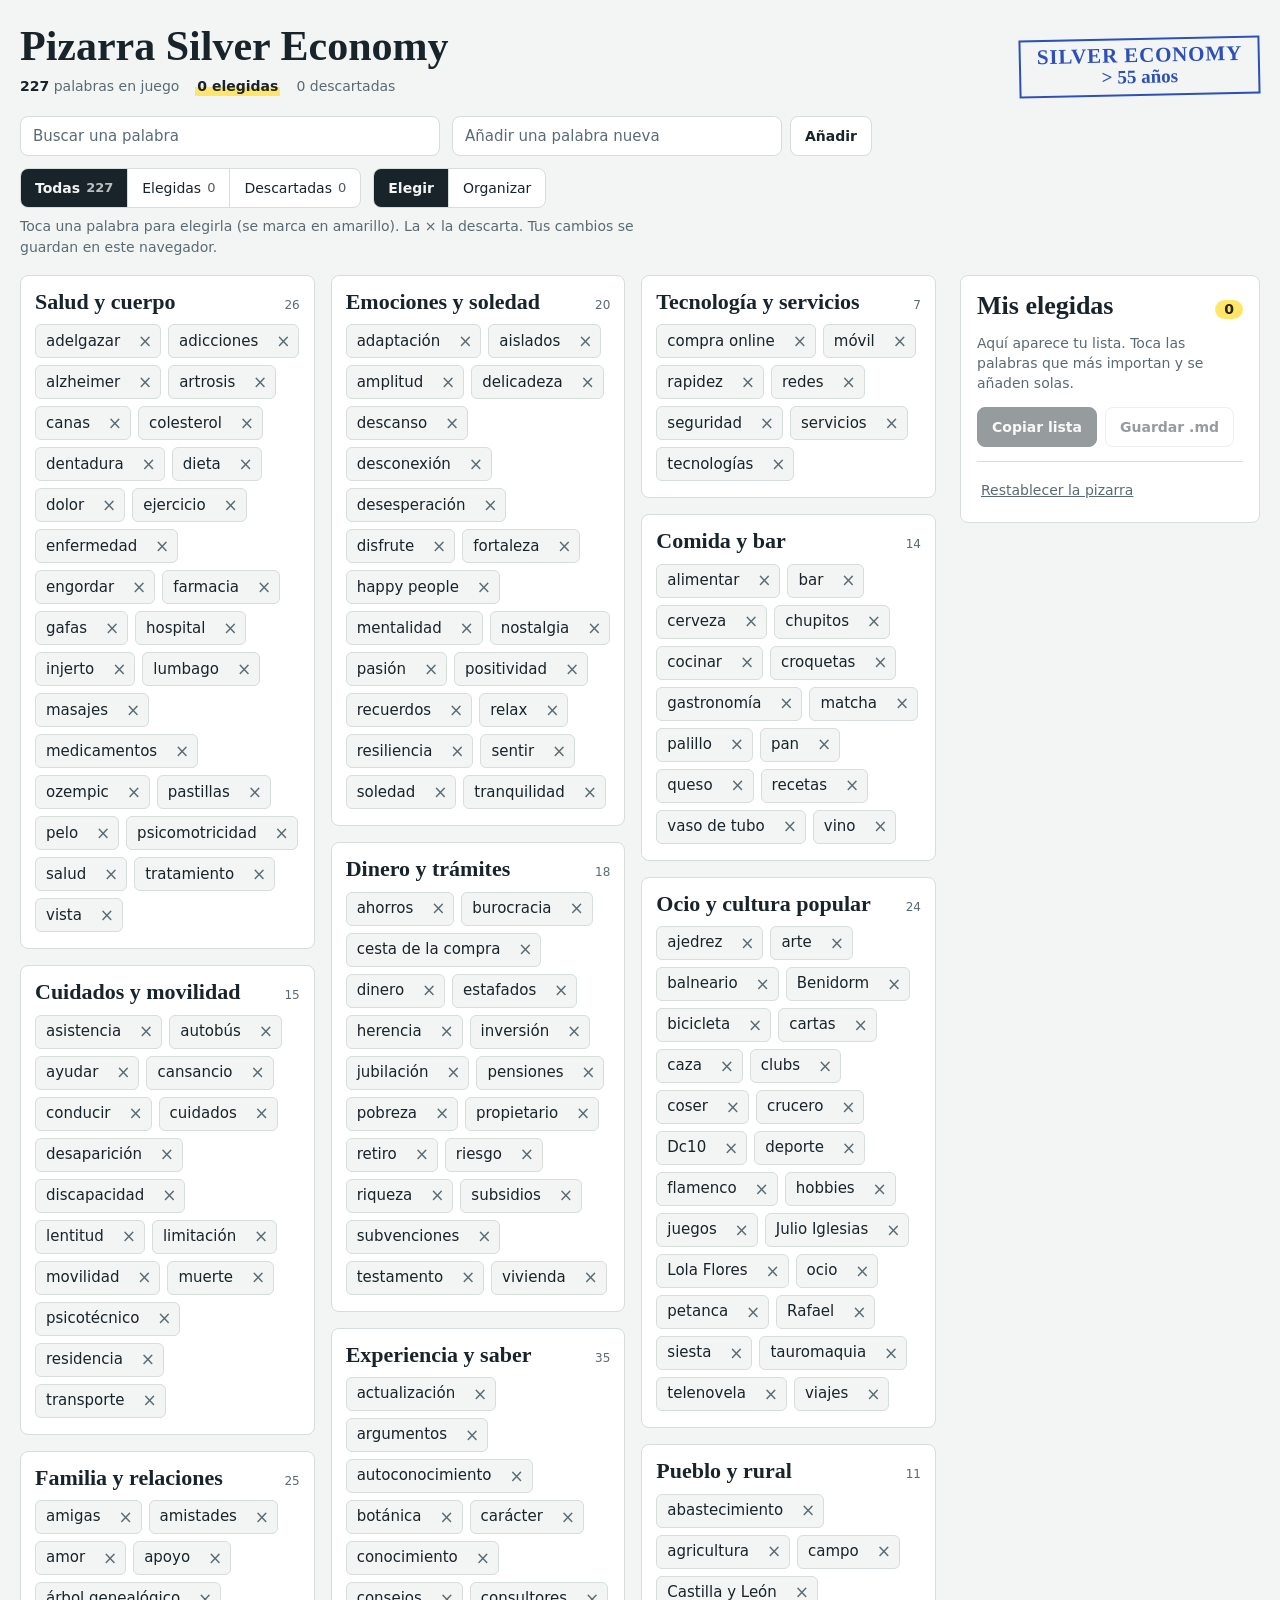
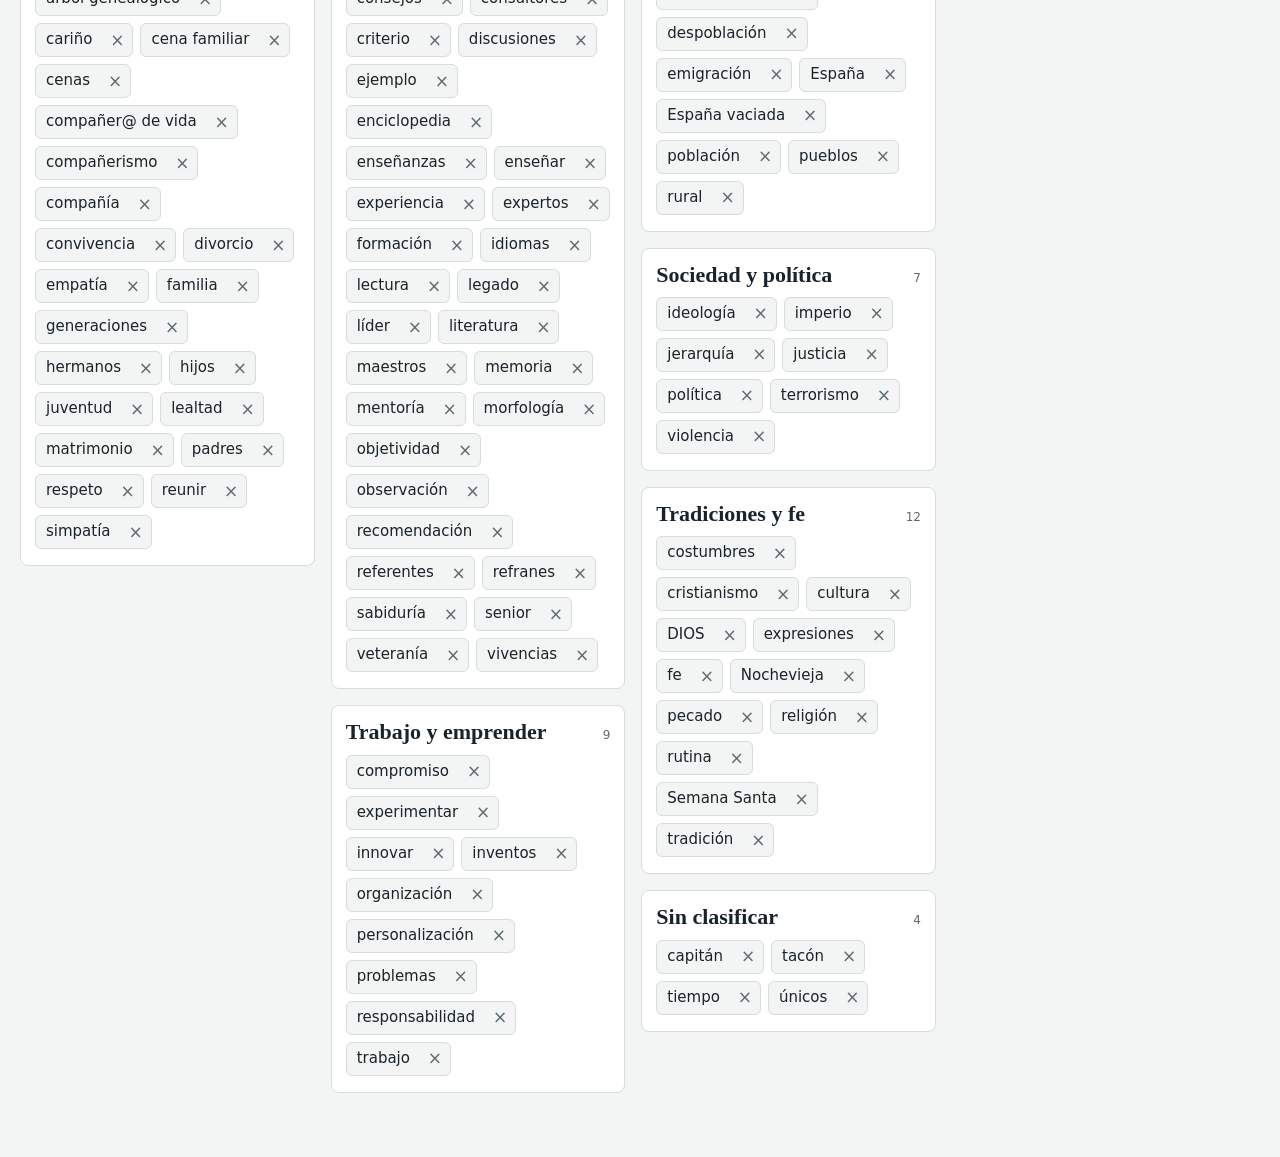
==== silver-economy/index.html @ f650e26e "Añade la pizarra Silver Economy Página estática en /silver-economy/ para elegir y descartar las pala" ====
<!doctype html>
<html lang="es">
<head>
<meta charset="utf-8">
<meta name="viewport" content="width=device-width, initial-scale=1, viewport-fit=cover">
<meta name="robots" content="noindex, nofollow">
<meta name="color-scheme" content="light dark">
<title>Pizarra Silver Economy</title>
<style>
/* Cabecera con el recuadro de la pizarra; debajo, tarjetas de grupo en columnas y a la derecha la lista de elegidas. */
:root {
  --bg: #F2F5F4;
  --surface: #FFFFFF;
  --chip: #F2F5F4;
  --line: #D6DDDB;
  --fg: #19232A;
  --muted: #5B6A72;
  --hl: #FFE66B;
  --hl-line: #E3C535;
  --hl-ink: #2A2300;
  --frame: #2D50B8;
  --danger: #B3261E;
  --font-display: "Segoe Print", "Bradley Hand", "Marker Felt", "Chalkboard SE", "Comic Sans MS", cursive;
  --font-body: system-ui, -apple-system, "Segoe UI", Roboto, "Helvetica Neue", Arial, sans-serif;
  color-scheme: light;
}
@media (prefers-color-scheme: dark) {
  :root {
    --bg: #12171B; --surface: #1A2127; --chip: #232B32; --line: #2F3A42;
    --fg: #E9EEF0; --muted: #9AA8B0; --hl: #F1D54A; --hl-line: #C9AE28; --hl-ink: #241E00;
    --frame: #7F9AF2; --danger: #F28B82;
    color-scheme: dark;
  }
}

* { box-sizing: border-box; }
html { background: var(--bg); }
body {
  margin: 0; background: var(--bg); color: var(--fg);
  font-family: var(--font-body); font-size: 15px; line-height: 1.45;
  padding-block: 24px 64px;
  padding-left: max(16px, env(safe-area-inset-left, 0px));
  padding-right: max(16px, env(safe-area-inset-right, 0px));
}
button, input, select, textarea { font: inherit; color: inherit; }
button { touch-action: manipulation; }
:focus-visible { outline: 2px solid var(--fg); outline-offset: 2px; }
.wrap { max-width: 1240px; margin: 0 auto; }

.head { display: flex; flex-wrap: wrap; align-items: flex-end; justify-content: space-between; gap: 16px 24px; margin-bottom: 20px; }
.head h1 { font-family: var(--font-display); font-weight: 700; font-size: 42px; line-height: 1.05; margin: 0 0 8px; text-wrap: balance; }
.stats { display: flex; flex-wrap: wrap; gap: 4px 16px; color: var(--muted); font-size: 14px; font-variant-numeric: tabular-nums; }
.stats b { color: var(--fg); font-weight: 600; }
.stats .hl-n { background: linear-gradient(transparent 55%, var(--hl) 55%); color: var(--fg); font-weight: 600; padding: 0 2px; }
.frame { border: 2px solid var(--frame); color: var(--frame); font-family: var(--font-display); font-weight: 700; padding: 4px 16px 6px; text-align: center; line-height: 1.1; transform: rotate(-1.2deg); }
.frame span { display: block; font-size: 21px; letter-spacing: .04em; }
.frame small { display: block; font-size: 19px; }

.controls { display: flex; flex-direction: column; gap: 12px; margin-bottom: 8px; }
.row { display: flex; flex-wrap: wrap; gap: 10px 12px; align-items: center; }
.field { display: flex; flex: 1 1 220px; min-width: 0; max-width: 420px; }
.field input, .addform input { flex: 1; min-width: 0; height: 40px; padding: 0 12px; background: var(--surface); border: 1px solid var(--line); border-radius: 8px; }
.field input::placeholder, .addform input::placeholder { color: var(--muted); }
.addform { display: flex; flex: 1 1 260px; gap: 8px; max-width: 420px; }
.btn { display: inline-flex; align-items: center; justify-content: center; gap: 6px; min-height: 40px; padding: 0 14px; background: var(--surface); border: 1px solid var(--line); border-radius: 8px; font-weight: 600; font-size: 14px; cursor: pointer; }
.btn:hover { border-color: var(--muted); }
.btn.primary { background: var(--fg); color: var(--bg); border-color: var(--fg); }
.btn.link { border: 0; background: none; min-height: 32px; padding: 0 4px; color: var(--muted); font-weight: 500; text-decoration: underline; }
.btn[disabled] { opacity: .45; cursor: default; }
.seg { display: inline-flex; border: 1px solid var(--line); border-radius: 8px; overflow: hidden; background: var(--surface); }
.seg button { min-height: 38px; padding: 0 14px; border: 0; background: none; font-size: 14px; font-weight: 500; cursor: pointer; display: inline-flex; align-items: center; gap: 6px; }
.seg button + button { border-left: 1px solid var(--line); }
.seg button[aria-pressed="true"] { background: var(--fg); color: var(--bg); font-weight: 600; }
.seg .n { font-variant-numeric: tabular-nums; opacity: .75; font-size: 13px; }
.hint { margin: 4px 0 18px; color: var(--muted); font-size: 14px; max-width: 72ch; }

.layout { display: grid; grid-template-columns: minmax(0, 1fr); gap: 24px; align-items: start; }
@media (min-width: 980px) { .layout { grid-template-columns: minmax(0, 1fr) 300px; } .picked { position: sticky; top: 16px; max-height: calc(100vh - 32px); overflow: auto; } }
.board { column-width: 290px; column-gap: 16px; }
.group { break-inside: avoid; margin: 0 0 16px; padding: 14px 14px 16px; background: var(--surface); border: 1px solid var(--line); border-radius: 8px; }
.group.over { outline: 2px dashed var(--fg); outline-offset: -2px; }
.group-head { display: flex; align-items: baseline; justify-content: space-between; gap: 8px; margin-bottom: 10px; }
.group-head h2 { margin: 0; font-family: var(--font-display); font-weight: 700; font-size: 22px; line-height: 1.1; text-wrap: balance; min-width: 0; }
.group-head .meta { flex: none; color: var(--muted); font-size: 12px; font-variant-numeric: tabular-nums; white-space: nowrap; }
.chips { display: flex; flex-wrap: wrap; gap: 7px; }

.chip { display: inline-flex; align-items: stretch; max-width: 100%; min-height: 34px; background: var(--chip); border: 1px solid var(--line); border-radius: 6px; }
.chip-main { display: inline-flex; align-items: center; min-width: 0; padding: 0 10px; border: 0; background: none; text-align: left; cursor: pointer; overflow-wrap: anywhere; }
.chip-x { width: 30px; border: 0; background: none; color: var(--muted); font-size: 17px; line-height: 1; cursor: pointer; border-radius: 0 5px 5px 0; }
.chip-x:hover { color: var(--danger); }
.chip.is-elegida { background: var(--hl); border-color: var(--hl-line); color: var(--hl-ink); font-weight: 600; }
.chip.is-elegida .chip-x { color: var(--hl-ink); opacity: .6; }
.chip.is-elegida .chip-x:hover { opacity: 1; }
.chip.is-descartada .chip-main { color: var(--muted); text-decoration: line-through; }
.chip.is-descartada .chip-x { font-size: 15px; }
.board[data-mode="organizar"] .chip-x { display: none; }
.board[data-mode="organizar"] .chip-main { cursor: grab; padding-right: 12px; }

.empty { padding: 28px 4px; color: var(--muted); max-width: 52ch; }
.empty strong { display: block; color: var(--fg); font-size: 17px; margin-bottom: 4px; }

.picked { padding: 16px; background: var(--surface); border: 1px solid var(--line); border-radius: 8px; }
.picked h2 { display: flex; align-items: baseline; justify-content: space-between; margin: 0 0 12px; font-family: var(--font-display); font-weight: 700; font-size: 26px; line-height: 1.1; }
.picked h2 .n { font-family: var(--font-body); font-size: 14px; font-weight: 600; font-variant-numeric: tabular-nums; background: var(--hl); color: var(--hl-ink); padding: 2px 9px; border-radius: 99px; }
.sel-group { margin-bottom: 12px; }
.sel-group h3 { margin: 0 0 4px; font-size: 11px; letter-spacing: .08em; text-transform: uppercase; color: var(--muted); font-weight: 600; }
.sel-group ul { list-style: none; margin: 0; padding: 0; display: flex; flex-direction: column; gap: 2px; }
.sel-group li { display: flex; align-items: center; justify-content: space-between; gap: 8px; }
.sel-group li span { background: linear-gradient(transparent 58%, var(--hl) 58%); padding: 0 2px; font-weight: 500; overflow-wrap: anywhere; }
.sel-group li button { flex: none; width: 28px; height: 28px; border: 0; background: none; color: var(--muted); cursor: pointer; font-size: 16px; }
.sel-group li button:hover { color: var(--danger); }
.picked .none { color: var(--muted); font-size: 14px; margin: 0 0 12px; }
.picked .actions { display: flex; flex-wrap: wrap; gap: 8px; margin-top: 14px; }
.picked .foot { margin-top: 14px; padding-top: 12px; border-top: 1px solid var(--line); color: var(--muted); font-size: 13px; }
.picked .foot p { margin: 0 0 6px; }
.picked textarea { width: 100%; height: 140px; margin-top: 10px; padding: 8px; background: var(--chip); border: 1px solid var(--line); border-radius: 6px; font-size: 13px; resize: vertical; }

.sheet { position: fixed; inset: 0; z-index: 20; display: grid; place-items: center; padding: 16px; background: rgba(8, 12, 14, .5); }
.sheet-card { width: min(420px, 100%); display: flex; flex-direction: column; gap: 6px; padding: 18px; background: var(--surface); border: 1px solid var(--line); border-radius: 10px; }
.sheet-card h3 { margin: 0 0 6px; font-family: var(--font-display); font-size: 24px; font-weight: 700; line-height: 1.1; }
.sheet-card label { font-size: 12px; font-weight: 600; letter-spacing: .06em; text-transform: uppercase; color: var(--muted); margin-top: 6px; }
.sheet-card input, .sheet-card select { height: 40px; padding: 0 10px; background: var(--chip); border: 1px solid var(--line); border-radius: 8px; }
.sheet-card .row { margin-top: 14px; }

.toast { position: fixed; left: 50%; transform: translateX(-50%); bottom: calc(16px + env(safe-area-inset-bottom, 0px)); z-index: 30; display: flex; align-items: center; gap: 14px; max-width: calc(100% - 32px); padding: 10px 14px; background: var(--fg); color: var(--bg); border-radius: 8px; font-size: 14px; }
.toast button { background: none; border: 0; color: var(--hl); font-weight: 700; cursor: pointer; padding: 4px; }
.toast button:focus-visible { outline-color: var(--bg); }
[hidden] { display: none !important; }
@media (prefers-reduced-motion: no-preference) { .toast { animation: up .18s ease-out; } @keyframes up { from { opacity: 0; transform: translate(-50%, 8px); } } }
@media (max-width: 520px) { .head h1 { font-size: 34px; } }
</style>
</head>
<body>
<div class="wrap">
  <header class="head">
    <div>
      <h1>Pizarra Silver Economy</h1>
      <div class="stats" id="stats" aria-live="polite"></div>
    </div>
    <div class="frame" aria-hidden="true"><span>SILVER ECONOMY</span><small>&gt; 55 años</small></div>
  </header>

  <section class="controls" aria-label="Controles">
    <div class="row">
      <div class="field"><input id="q" type="search" placeholder="Buscar una palabra" autocomplete="off" aria-label="Buscar una palabra"></div>
      <form class="addform" id="addform"><input id="add" type="text" maxlength="60" placeholder="Añadir una palabra nueva" autocomplete="off" aria-label="Añadir una palabra nueva"><button class="btn" type="submit">Añadir</button></form>
    </div>
    <div class="row">
      <div class="seg" role="group" aria-label="Qué palabras ver" id="views"></div>
      <div class="seg" role="group" aria-label="Qué hace tocar una palabra" id="modes">
        <button type="button" data-mode="elegir" aria-pressed="true">Elegir</button>
        <button type="button" data-mode="organizar" aria-pressed="false">Organizar</button>
      </div>
    </div>
  </section>
  <p class="hint" id="hint"></p>

  <div class="layout">
    <main class="board" id="board" data-mode="elegir"></main>
    <aside class="picked" id="picked" aria-label="Mis elegidas"></aside>
  </div>
</div>

<div class="sheet" id="sheet" hidden>
  <form class="sheet-card" id="sheet-form" role="dialog" aria-modal="true" aria-labelledby="sheet-title">
    <h3 id="sheet-title">Editar palabra</h3>
    <label for="ed-texto">Palabra</label>
    <input id="ed-texto" type="text" maxlength="60" required>
    <label for="ed-grupo">Grupo</label>
    <select id="ed-grupo"></select>
    <div id="ed-nuevo-wrap" hidden>
      <label for="ed-nuevo" style="display:block;margin-bottom:6px">Nombre del grupo nuevo</label>
      <input id="ed-nuevo" type="text" maxlength="40" style="width:100%">
    </div>
    <div class="row">
      <button class="btn primary" type="submit">Guardar</button>
      <button class="btn" type="button" id="ed-descartar">Descartar</button>
      <button class="btn" type="button" id="ed-cancelar">Cancelar</button>
    </div>
  </form>
</div>

<div class="toast" id="toast" role="status" hidden></div>

<script>
(function () {
  "use strict";
  /* Palabras de la pizarra: id -> [palabra, grupo]. El grupo vacío es "Sin clasificar". */
  var BASE = {"w001":["dentadura","Salud y cuerpo"],"w002":["gafas","Salud y cuerpo"],"w003":["vista","Salud y cuerpo"],"w004":["adelgazar","Salud y cuerpo"],"w005":["masajes","Salud y cuerpo"],"w006":["colesterol","Salud y cuerpo"],"w007":["medicamentos","Salud y cuerpo"],"w008":["pastillas","Salud y cuerpo"],"w009":["alzheimer","Salud y cuerpo"],"w010":["psicomotricidad","Salud y cuerpo"],"w011":["hospital","Salud y cuerpo"],"w012":["adicciones","Salud y cuerpo"],"w013":["farmacia","Salud y cuerpo"],"w014":["ozempic","Salud y cuerpo"],"w015":["dolor","Salud y cuerpo"],"w016":["lumbago","Salud y cuerpo"],"w017":["artrosis","Salud y cuerpo"],"w018":["enfermedad","Salud y cuerpo"],"w019":["tratamiento","Salud y cuerpo"],"w020":["dieta","Salud y cuerpo"],"w021":["ejercicio","Salud y cuerpo"],"w022":["engordar","Salud y cuerpo"],"w023":["salud","Salud y cuerpo"],"w024":["pelo","Salud y cuerpo"],"w025":["canas","Salud y cuerpo"],"w026":["injerto","Salud y cuerpo"],"w027":["cuidados","Cuidados y movilidad"],"w028":["asistencia","Cuidados y movilidad"],"w029":["residencia","Cuidados y movilidad"],"w030":["discapacidad","Cuidados y movilidad"],"w031":["conducir","Cuidados y movilidad"],"w032":["desaparición","Cuidados y movilidad"],"w033":["cansancio","Cuidados y movilidad"],"w034":["limitación","Cuidados y movilidad"],"w035":["lentitud","Cuidados y movilidad"],"w036":["muerte","Cuidados y movilidad"],"w037":["movilidad","Cuidados y movilidad"],"w038":["psicotécnico","Cuidados y movilidad"],"w039":["transporte","Cuidados y movilidad"],"w040":["autobús","Cuidados y movilidad"],"w041":["ayudar","Cuidados y movilidad"],"w042":["familia","Familia y relaciones"],"w043":["hijos","Familia y relaciones"],"w044":["hermanos","Familia y relaciones"],"w045":["padres","Familia y relaciones"],"w046":["matrimonio","Familia y relaciones"],"w047":["divorcio","Familia y relaciones"],"w048":["amor","Familia y relaciones"],"w049":["cariño","Familia y relaciones"],"w050":["amistades","Familia y relaciones"],"w051":["compañía","Familia y relaciones"],"w052":["compañerismo","Familia y relaciones"],"w053":["cena familiar","Familia y relaciones"],"w054":["árbol genealógico","Familia y relaciones"],"w055":["cenas","Familia y relaciones"],"w056":["juventud","Familia y relaciones"],"w057":["respeto","Familia y relaciones"],"w058":["lealtad","Familia y relaciones"],"w059":["empatía","Familia y relaciones"],"w060":["amigas","Familia y relaciones"],"w061":["convivencia","Familia y relaciones"],"w062":["generaciones","Familia y relaciones"],"w063":["apoyo","Familia y relaciones"],"w064":["simpatía","Familia y relaciones"],"w065":["reunir","Familia y relaciones"],"w066":["compañer@ de vida","Familia y relaciones"],"w067":["sentir","Emociones y soledad"],"w068":["delicadeza","Emociones y soledad"],"w069":["tranquilidad","Emociones y soledad"],"w070":["pasión","Emociones y soledad"],"w071":["disfrute","Emociones y soledad"],"w072":["descanso","Emociones y soledad"],"w073":["adaptación","Emociones y soledad"],"w074":["desesperación","Emociones y soledad"],"w075":["recuerdos","Emociones y soledad"],"w076":["mentalidad","Emociones y soledad"],"w077":["fortaleza","Emociones y soledad"],"w078":["happy people","Emociones y soledad"],"w079":["soledad","Emociones y soledad"],"w080":["aislados","Emociones y soledad"],"w081":["nostalgia","Emociones y soledad"],"w082":["desconexión","Emociones y soledad"],"w083":["relax","Emociones y soledad"],"w084":["positividad","Emociones y soledad"],"w085":["resiliencia","Emociones y soledad"],"w086":["amplitud","Emociones y soledad"],"w087":["pensiones","Dinero y trámites"],"w088":["subsidios","Dinero y trámites"],"w089":["pobreza","Dinero y trámites"],"w090":["burocracia","Dinero y trámites"],"w091":["propietario","Dinero y trámites"],"w092":["vivienda","Dinero y trámites"],"w093":["jubilación","Dinero y trámites"],"w094":["testamento","Dinero y trámites"],"w095":["cesta de la compra","Dinero y trámites"],"w096":["ahorros","Dinero y trámites"],"w097":["inversión","Dinero y trámites"],"w098":["subvenciones","Dinero y trámites"],"w099":["dinero","Dinero y trámites"],"w100":["riqueza","Dinero y trámites"],"w101":["estafados","Dinero y trámites"],"w102":["retiro","Dinero y trámites"],"w103":["riesgo","Dinero y trámites"],"w104":["herencia","Dinero y trámites"],"w105":["experiencia","Experiencia y saber"],"w106":["conocimiento","Experiencia y saber"],"w107":["sabiduría","Experiencia y saber"],"w108":["mentoría","Experiencia y saber"],"w109":["maestros","Experiencia y saber"],"w110":["enseñanzas","Experiencia y saber"],"w111":["enseñar","Experiencia y saber"],"w112":["consejos","Experiencia y saber"],"w113":["observación","Experiencia y saber"],"w114":["actualización","Experiencia y saber"],"w115":["idiomas","Experiencia y saber"],"w116":["lectura","Experiencia y saber"],"w117":["referentes","Experiencia y saber"],"w118":["expertos","Experiencia y saber"],"w119":["consultores","Experiencia y saber"],"w120":["líder","Experiencia y saber"],"w121":["formación","Experiencia y saber"],"w122":["memoria","Experiencia y saber"],"w123":["enciclopedia","Experiencia y saber"],"w124":["literatura","Experiencia y saber"],"w125":["refranes","Experiencia y saber"],"w126":["recomendación","Experiencia y saber"],"w127":["ejemplo","Experiencia y saber"],"w128":["veteranía","Experiencia y saber"],"w129":["criterio","Experiencia y saber"],"w130":["objetividad","Experiencia y saber"],"w131":["argumentos","Experiencia y saber"],"w132":["discusiones","Experiencia y saber"],"w133":["botánica","Experiencia y saber"],"w134":["morfología","Experiencia y saber"],"w135":["autoconocimiento","Experiencia y saber"],"w136":["senior","Experiencia y saber"],"w137":["legado","Experiencia y saber"],"w138":["vivencias","Experiencia y saber"],"w139":["carácter","Experiencia y saber"],"w140":["personalización","Trabajo y emprender"],"w141":["trabajo","Trabajo y emprender"],"w142":["compromiso","Trabajo y emprender"],"w143":["responsabilidad","Trabajo y emprender"],"w144":["organización","Trabajo y emprender"],"w145":["innovar","Trabajo y emprender"],"w146":["inventos","Trabajo y emprender"],"w147":["experimentar","Trabajo y emprender"],"w148":["problemas","Trabajo y emprender"],"w149":["tecnologías","Tecnología y servicios"],"w150":["compra online","Tecnología y servicios"],"w151":["servicios","Tecnología y servicios"],"w152":["rapidez","Tecnología y servicios"],"w153":["móvil","Tecnología y servicios"],"w154":["redes","Tecnología y servicios"],"w155":["seguridad","Tecnología y servicios"],"w156":["cerveza","Comida y bar"],"w157":["chupitos","Comida y bar"],"w158":["palillo","Comida y bar"],"w159":["queso","Comida y bar"],"w160":["matcha","Comida y bar"],"w161":["croquetas","Comida y bar"],"w162":["vino","Comida y bar"],"w163":["cocinar","Comida y bar"],"w164":["gastronomía","Comida y bar"],"w165":["vaso de tubo","Comida y bar"],"w166":["recetas","Comida y bar"],"w167":["pan","Comida y bar"],"w168":["alimentar","Comida y bar"],"w169":["bar","Comida y bar"],"w170":["Julio Iglesias","Ocio y cultura popular"],"w171":["Rafael","Ocio y cultura popular"],"w172":["crucero","Ocio y cultura popular"],"w173":["clubs","Ocio y cultura popular"],"w174":["ajedrez","Ocio y cultura popular"],"w175":["juegos","Ocio y cultura popular"],"w176":["bicicleta","Ocio y cultura popular"],"w177":["hobbies","Ocio y cultura popular"],"w178":["ocio","Ocio y cultura popular"],"w179":["Benidorm","Ocio y cultura popular"],"w180":["Dc10","Ocio y cultura popular"],"w181":["deporte","Ocio y cultura popular"],"w182":["tauromaquia","Ocio y cultura popular"],"w183":["flamenco","Ocio y cultura popular"],"w184":["Lola Flores","Ocio y cultura popular"],"w185":["telenovela","Ocio y cultura popular"],"w186":["siesta","Ocio y cultura popular"],"w187":["viajes","Ocio y cultura popular"],"w188":["petanca","Ocio y cultura popular"],"w189":["caza","Ocio y cultura popular"],"w190":["coser","Ocio y cultura popular"],"w191":["cartas","Ocio y cultura popular"],"w192":["arte","Ocio y cultura popular"],"w193":["balneario","Ocio y cultura popular"],"w194":["agricultura","Pueblo y rural"],"w195":["pueblos","Pueblo y rural"],"w196":["campo","Pueblo y rural"],"w197":["rural","Pueblo y rural"],"w198":["España","Pueblo y rural"],"w199":["España vaciada","Pueblo y rural"],"w200":["despoblación","Pueblo y rural"],"w201":["emigración","Pueblo y rural"],"w202":["población","Pueblo y rural"],"w203":["Castilla y León","Pueblo y rural"],"w204":["abastecimiento","Pueblo y rural"],"w205":["política","Sociedad y política"],"w206":["justicia","Sociedad y política"],"w207":["ideología","Sociedad y política"],"w208":["terrorismo","Sociedad y política"],"w209":["jerarquía","Sociedad y política"],"w210":["violencia","Sociedad y política"],"w211":["imperio","Sociedad y política"],"w212":["DIOS","Tradiciones y fe"],"w213":["tradición","Tradiciones y fe"],"w214":["costumbres","Tradiciones y fe"],"w215":["cultura","Tradiciones y fe"],"w216":["Semana Santa","Tradiciones y fe"],"w217":["rutina","Tradiciones y fe"],"w218":["expresiones","Tradiciones y fe"],"w219":["Nochevieja","Tradiciones y fe"],"w220":["fe","Tradiciones y fe"],"w221":["religión","Tradiciones y fe"],"w222":["cristianismo","Tradiciones y fe"],"w223":["pecado","Tradiciones y fe"],"w224":["capitán",""],"w225":["tiempo",""],"w226":["tacón",""],"w227":["únicos",""]};
  var KEY = "fag2bach-silver-economy-v1";
  var GROUP_ORDER = ["Salud y cuerpo", "Cuidados y movilidad", "Familia y relaciones", "Emociones y soledad", "Dinero y trámites", "Experiencia y saber", "Trabajo y emprender", "Tecnología y servicios", "Comida y bar", "Ocio y cultura popular", "Pueblo y rural", "Sociedad y política", "Tradiciones y fe"];
  var NONE = "Sin clasificar";

  var $ = function (s) { return document.querySelector(s); };
  var esc = function (s) { return String(s).replace(/[&<>"']/g, function (c) { return { "&": "&amp;", "<": "&lt;", ">": "&gt;", '"': "&quot;", "'": "&#39;" }[c]; }); };
  var norm = function (s) { return String(s).normalize("NFD").replace(/[̀-ͯ]/g, "").toLowerCase().trim(); };
  var gname = function (g) { return g || NONE; };

  /* Lo que cambia la persona (estado, grupo, texto, palabras nuevas) se guarda en este navegador. */
  var saved = { w: {}, ui: {} }, canStore = true, warned = false;
  try { var raw = localStorage.getItem(KEY); if (raw) saved = JSON.parse(raw) || saved; } catch (e) { canStore = false; }
  saved.w = saved.w || {}; saved.ui = saved.ui || {};
  function persist() {
    try { localStorage.setItem(KEY, JSON.stringify(saved)); }
    catch (e) { canStore = false; if (!warned) { warned = true; toast("Este navegador no permite guardar. Copia o descarga tu lista antes de cerrar."); } }
  }

  var ui = { view: saved.ui.view || "todas", mode: saved.ui.mode || "elegir", q: "", confirmReset: false };
  var editingId = null, toastTimer = null, downloadUrl = null;

  function words() {
    var out = {}, id;
    for (id in BASE) out[id] = { texto: BASE[id][0], grupo: BASE[id][1], estado: "" };
    for (id in saved.w) out[id] = Object.assign({}, out[id], saved.w[id]);
    return out;
  }
  function list() { var w = words(); return Object.keys(w).map(function (id) { return Object.assign({ id: id }, w[id]); }); }

  function apply(changes) {
    for (var id in changes) saved.w[id] = Object.assign(saved.w[id] || {}, changes[id]);
    persist(); render();
  }
  function patch(changes, message) {
    var cur = words(), prev = {};
    for (var id in changes) { prev[id] = {}; for (var k in changes[id]) prev[id][k] = cur[id] && cur[id][k] != null ? cur[id][k] : ""; }
    apply(changes);
    if (message) toast(message, function () { apply(prev); hideToast(); });
  }
  function saveUi() { saved.ui = { view: ui.view, mode: ui.mode }; persist(); }

  function visible(w) {
    var s = w.estado || "";
    if (ui.view === "todas" && s === "descartada") return false;
    if (ui.view === "elegidas" && s !== "elegida") return false;
    if (ui.view === "descartadas" && s !== "descartada") return false;
    if (ui.q && norm(w.texto).indexOf(norm(ui.q)) < 0) return false;
    return true;
  }
  function groupRank(g) { if (!g) return 1e6; var i = GROUP_ORDER.indexOf(g); return i < 0 ? 1000 : i; }
  function byGroup(items) {
    var m = {};
    items.forEach(function (w) { var g = w.grupo || ""; (m[g] = m[g] || []).push(w); });
    return Object.keys(m).sort(function (a, b) { return groupRank(a) - groupRank(b) || a.localeCompare(b, "es"); }).map(function (g) {
      return { name: g, items: m[g].sort(function (a, b) { return a.texto.localeCompare(b.texto, "es"); }) };
    });
  }

  function render() {
    var f = document.activeElement, keep = f && f.dataset && f.dataset.act ? { act: f.dataset.act, id: f.dataset.id } : null;
    var all = list();
    var nTodas = all.filter(function (w) { return w.estado !== "descartada"; }).length;
    var nEleg = all.filter(function (w) { return w.estado === "elegida"; }).length;
    var nDesc = all.filter(function (w) { return w.estado === "descartada"; }).length;

    $("#stats").innerHTML = "<span><b>" + nTodas + "</b> palabras en juego</span><span class=\"hl-n\">" + nEleg + " elegidas</span><span>" + nDesc + " descartadas</span>";
    $("#views").innerHTML = [["todas", "Todas", nTodas], ["elegidas", "Elegidas", nEleg], ["descartadas", "Descartadas", nDesc]].map(function (v) {
      return "<button type=\"button\" data-view=\"" + v[0] + "\" aria-pressed=\"" + (ui.view === v[0]) + "\">" + v[1] + " <span class=\"n\">" + v[2] + "</span></button>";
    }).join("");
    document.querySelectorAll("#modes button").forEach(function (b) { b.setAttribute("aria-pressed", String(b.dataset.mode === ui.mode)); });
    $("#hint").textContent = ui.view === "descartadas"
      ? "Estas palabras están fuera del juego. Toca una para devolverla."
      : ui.mode === "elegir"
        ? "Toca una palabra para elegirla (se marca en amarillo). La × la descarta. Tus cambios se guardan en este navegador."
        : "Toca una palabra para editarla o cambiarla de grupo. En ordenador también puedes arrastrarla a otro grupo.";

    renderBoard(all);
    renderPicked(all);
    if (keep) { var el = document.querySelector("[data-act=\"" + keep.act + "\"][data-id=\"" + keep.id + "\"]"); if (el) el.focus(); }
  }

  function chip(w) {
    var s = w.estado || "", cls = s === "elegida" ? " is-elegida" : s === "descartada" ? " is-descartada" : "";
    var act = ui.view === "descartadas" ? "restore" : ui.mode === "organizar" ? "edit" : "pick";
    var pressed = act === "pick" ? " aria-pressed=\"" + (s === "elegida") + "\"" : "";
    var x = s === "descartada"
      ? "<button type=\"button\" class=\"chip-x\" data-act=\"restore\" data-id=\"" + w.id + "\" aria-label=\"Devolver " + esc(w.texto) + "\" title=\"Devolver\">↺</button>"
      : "<button type=\"button\" class=\"chip-x\" data-act=\"drop\" data-id=\"" + w.id + "\" aria-label=\"Descartar " + esc(w.texto) + "\" title=\"Descartar\">×</button>";
    return "<span class=\"chip" + cls + "\" draggable=\"true\" data-id=\"" + w.id + "\"><button type=\"button\" class=\"chip-main\" data-act=\"" + act + "\" data-id=\"" + w.id + "\"" + pressed + ">" + esc(w.texto) + "</button>" + x + "</span>";
  }

  function renderBoard(all) {
    var board = $("#board");
    board.dataset.mode = ui.mode;
    var groups = byGroup(all.filter(visible));
    if (!groups.length) {
      var msg = ui.q ? "Ninguna palabra coincide con «" + esc(ui.q) + "»." : ui.view === "elegidas" ? "Todavía no has elegido ninguna. Vuelve a «Todas» y toca las palabras que más importan." : ui.view === "descartadas" ? "No has descartado ninguna palabra." : "No quedan palabras en juego.";
      board.innerHTML = "<div class=\"empty\"><strong>Nada que mostrar</strong>" + msg + "</div>"; return;
    }
    board.innerHTML = groups.map(function (g) {
      var eleg = g.items.filter(function (w) { return w.estado === "elegida"; }).length;
      return "<section class=\"group\" data-group=\"" + esc(g.name) + "\"><div class=\"group-head\"><h2>" + esc(gname(g.name)) + "</h2><span class=\"meta\">" + g.items.length + (eleg ? " · " + eleg + " elegidas" : "") + "</span></div><div class=\"chips\">" + g.items.map(chip).join("") + "</div></section>";
    }).join("");
  }

  function pickedText(all) {
    var sel = all.filter(function (w) { return w.estado === "elegida"; });
    var md = "# Palabras elegidas · Silver Economy (>55 años)\n\n";
    byGroup(sel).forEach(function (g) { md += "## " + gname(g.name) + "\n" + g.items.map(function (w) { return "- " + w.texto; }).join("\n") + "\n\n"; });
    return { n: sel.length, md: md.trim() + "\n", groups: byGroup(sel) };
  }
  function renderPicked(all) {
    var p = pickedText(all), el = $("#picked");
    var body = p.n ? p.groups.map(function (g) {
      return "<div class=\"sel-group\"><h3>" + esc(gname(g.name)) + "</h3><ul>" + g.items.map(function (w) {
        return "<li><span>" + esc(w.texto) + "</span><button type=\"button\" data-act=\"unpick\" data-id=\"" + w.id + "\" aria-label=\"Quitar " + esc(w.texto) + " de las elegidas\">×</button></li>";
      }).join("") + "</ul></div>";
    }).join("") : "<p class=\"none\">Aquí aparece tu lista. Toca las palabras que más importan y se añaden solas.</p>";
    var fb = el.querySelector("textarea"), keepFb = fb && !fb.hidden;
    var reset = ui.confirmReset
      ? "<p>Se pierden tus elecciones y cambios.</p><div class=\"row\"><button class=\"btn\" type=\"button\" data-act=\"reset-yes\">Sí, restablecer</button><button class=\"btn link\" type=\"button\" data-act=\"reset-no\">Cancelar</button></div>"
      : "<button class=\"btn link\" type=\"button\" data-act=\"reset\">Restablecer la pizarra</button>";
    el.innerHTML = "<h2>Mis elegidas <span class=\"n\">" + p.n + "</span></h2>" + body +
      "<div class=\"actions\"><button class=\"btn primary\" type=\"button\" data-act=\"copy\"" + (p.n ? "" : " disabled") + ">Copiar lista</button>" +
      "<button class=\"btn\" type=\"button\" data-act=\"save\"" + (p.n ? "" : " disabled") + ">Guardar .md</button></div>" +
      "<textarea id=\"copy-fallback\" readonly hidden aria-label=\"Lista para copiar\"></textarea>" +
      "<div class=\"foot\">" + reset + "</div>";
    if (keepFb) { var t = el.querySelector("textarea"); t.hidden = false; t.value = p.md; }
  }

  function toast(msg, undo) {
    var t = $("#toast"); t.hidden = false; t.innerHTML = "<span>" + esc(msg) + "</span>";
    if (undo) { var b = document.createElement("button"); b.type = "button"; b.textContent = "Deshacer"; b.onclick = undo; t.appendChild(b); }
    clearTimeout(toastTimer); toastTimer = setTimeout(hideToast, undo ? 7000 : 5000);
  }
  function hideToast() { $("#toast").hidden = true; }

  function openSheet(id) {
    var w = words()[id]; if (!w) return;
    editingId = id;
    $("#ed-texto").value = w.texto;
    var names = {}; list().forEach(function (x) { if (x.grupo) names[x.grupo] = 1; });
    var opts = Object.keys(names).sort(function (a, b) { return groupRank(a) - groupRank(b) || a.localeCompare(b, "es"); });
    $("#ed-grupo").innerHTML = opts.map(function (g) { return "<option value=\"" + esc(g) + "\">" + esc(g) + "</option>"; }).join("") + "<option value=\"\">" + NONE + "</option><option value=\"__nuevo\">+ Grupo nuevo…</option>";
    $("#ed-grupo").value = w.grupo || "";
    $("#ed-nuevo-wrap").hidden = true; $("#ed-nuevo").value = "";
    $("#ed-descartar").hidden = w.estado === "descartada";
    $("#sheet").hidden = false; $("#ed-texto").focus(); $("#ed-texto").select();
  }
  function closeSheet() { $("#sheet").hidden = true; editingId = null; }
  $("#ed-grupo").addEventListener("change", function () { var n = this.value === "__nuevo"; $("#ed-nuevo-wrap").hidden = !n; if (n) $("#ed-nuevo").focus(); });
  $("#ed-cancelar").addEventListener("click", closeSheet);
  $("#sheet").addEventListener("click", function (e) { if (e.target === this) closeSheet(); });
  $("#ed-descartar").addEventListener("click", function () { var id = editingId; closeSheet(); drop(id); });
  $("#sheet-form").addEventListener("submit", function (e) {
    e.preventDefault();
    var texto = $("#ed-texto").value.trim(), g = $("#ed-grupo").value;
    if (g === "__nuevo") g = $("#ed-nuevo").value.trim();
    if (!texto) return;
    var cur = words()[editingId], ch = {};
    if (cur.texto !== texto) ch.texto = texto;
    if ((cur.grupo || "") !== g) ch.grupo = g;
    var id = editingId; closeSheet();
    if (Object.keys(ch).length) patch(one(id, ch), "«" + texto + "» guardada" + (ch.grupo !== undefined ? " en " + gname(g) : ""));
  });
  document.addEventListener("keydown", function (e) { if (e.key === "Escape" && !$("#sheet").hidden) closeSheet(); });

  function one(id, fields) { var o = {}; o[id] = fields; return o; }
  function drop(id) { var w = words()[id]; if (w) patch(one(id, { estado: "descartada" }), "«" + w.texto + "» descartada"); }

  document.addEventListener("click", function (e) {
    var t = e.target.closest("[data-act],[data-view],[data-mode]"); if (!t) return;
    var id = t.dataset.id, w = id ? words()[id] : null;
    if (t.dataset.view) { ui.view = t.dataset.view; saveUi(); render(); return; }
    if (t.dataset.mode) { ui.mode = t.dataset.mode; saveUi(); render(); return; }
    switch (t.dataset.act) {
      case "pick": if (w) apply(one(id, { estado: w.estado === "elegida" ? "" : "elegida" })); break;
      case "unpick": if (w) apply(one(id, { estado: "" })); break;
      case "drop": drop(id); break;
      case "restore": if (w) patch(one(id, { estado: "" }), "«" + w.texto + "» devuelta a la pizarra"); break;
      case "edit": openSheet(id); break;
      case "copy": copyList(); break;
      case "save": saveList(); break;
      case "reset": ui.confirmReset = true; render(); break;
      case "reset-no": ui.confirmReset = false; render(); break;
      case "reset-yes": ui.confirmReset = false; saved.w = {}; persist(); render(); toast("Pizarra restablecida"); break;
    }
  });

  async function copyList() {
    var p = pickedText(list());
    try { await navigator.clipboard.writeText(p.md); toast("Lista copiada (" + p.n + " palabras)"); }
    catch (e) { var t = $("#copy-fallback"); t.hidden = false; t.value = p.md; t.focus(); t.select(); toast("Selecciona el texto y cópialo con Cmd/Ctrl + C"); }
  }
  function saveList() {
    var p = pickedText(list());
    try {
      if (downloadUrl) URL.revokeObjectURL(downloadUrl);
      downloadUrl = URL.createObjectURL(new Blob([p.md], { type: "text/markdown;charset=utf-8" }));
      var a = document.createElement("a"); a.href = downloadUrl; a.download = "palabras-elegidas-silver-economy.md";
      document.body.appendChild(a); a.click(); a.remove();
    } catch (e) { copyList(); }
  }

  var board = $("#board");
  board.addEventListener("dragstart", function (e) { var c = e.target.closest && e.target.closest(".chip"); if (!c) return; e.dataTransfer.setData("text/plain", c.dataset.id); e.dataTransfer.effectAllowed = "move"; });
  board.addEventListener("dragover", function (e) { var g = e.target.closest(".group"); if (!g) return; e.preventDefault(); g.classList.add("over"); });
  board.addEventListener("dragleave", function (e) { var g = e.target.closest(".group"); if (g && !g.contains(e.relatedTarget)) g.classList.remove("over"); });
  board.addEventListener("drop", function (e) {
    var g = e.target.closest(".group"); if (!g) return; e.preventDefault(); g.classList.remove("over");
    var id = e.dataTransfer.getData("text/plain"), w = words()[id], to = g.getAttribute("data-group");
    if (w && (w.grupo || "") !== to) patch(one(id, { grupo: to }), "«" + w.texto + "» movida a " + gname(to));
  });

  $("#q").addEventListener("input", function () { ui.q = this.value; render(); });
  $("#addform").addEventListener("submit", function (e) {
    e.preventDefault();
    var inp = $("#add"), t = inp.value.trim(); if (!t) return;
    if (list().some(function (w) { return norm(w.texto) === norm(t); })) { toast("«" + t + "» ya está en la pizarra"); return; }
    var id = "n" + Date.now().toString(36) + Math.random().toString(36).slice(2, 5);
    apply(one(id, { texto: t, grupo: "", estado: "" }));
    inp.value = "";
    toast("«" + t + "» añadida en Sin clasificar. Usa «Organizar» para darle grupo.");
  });

  render();
})();
</script>
</body>
</html>
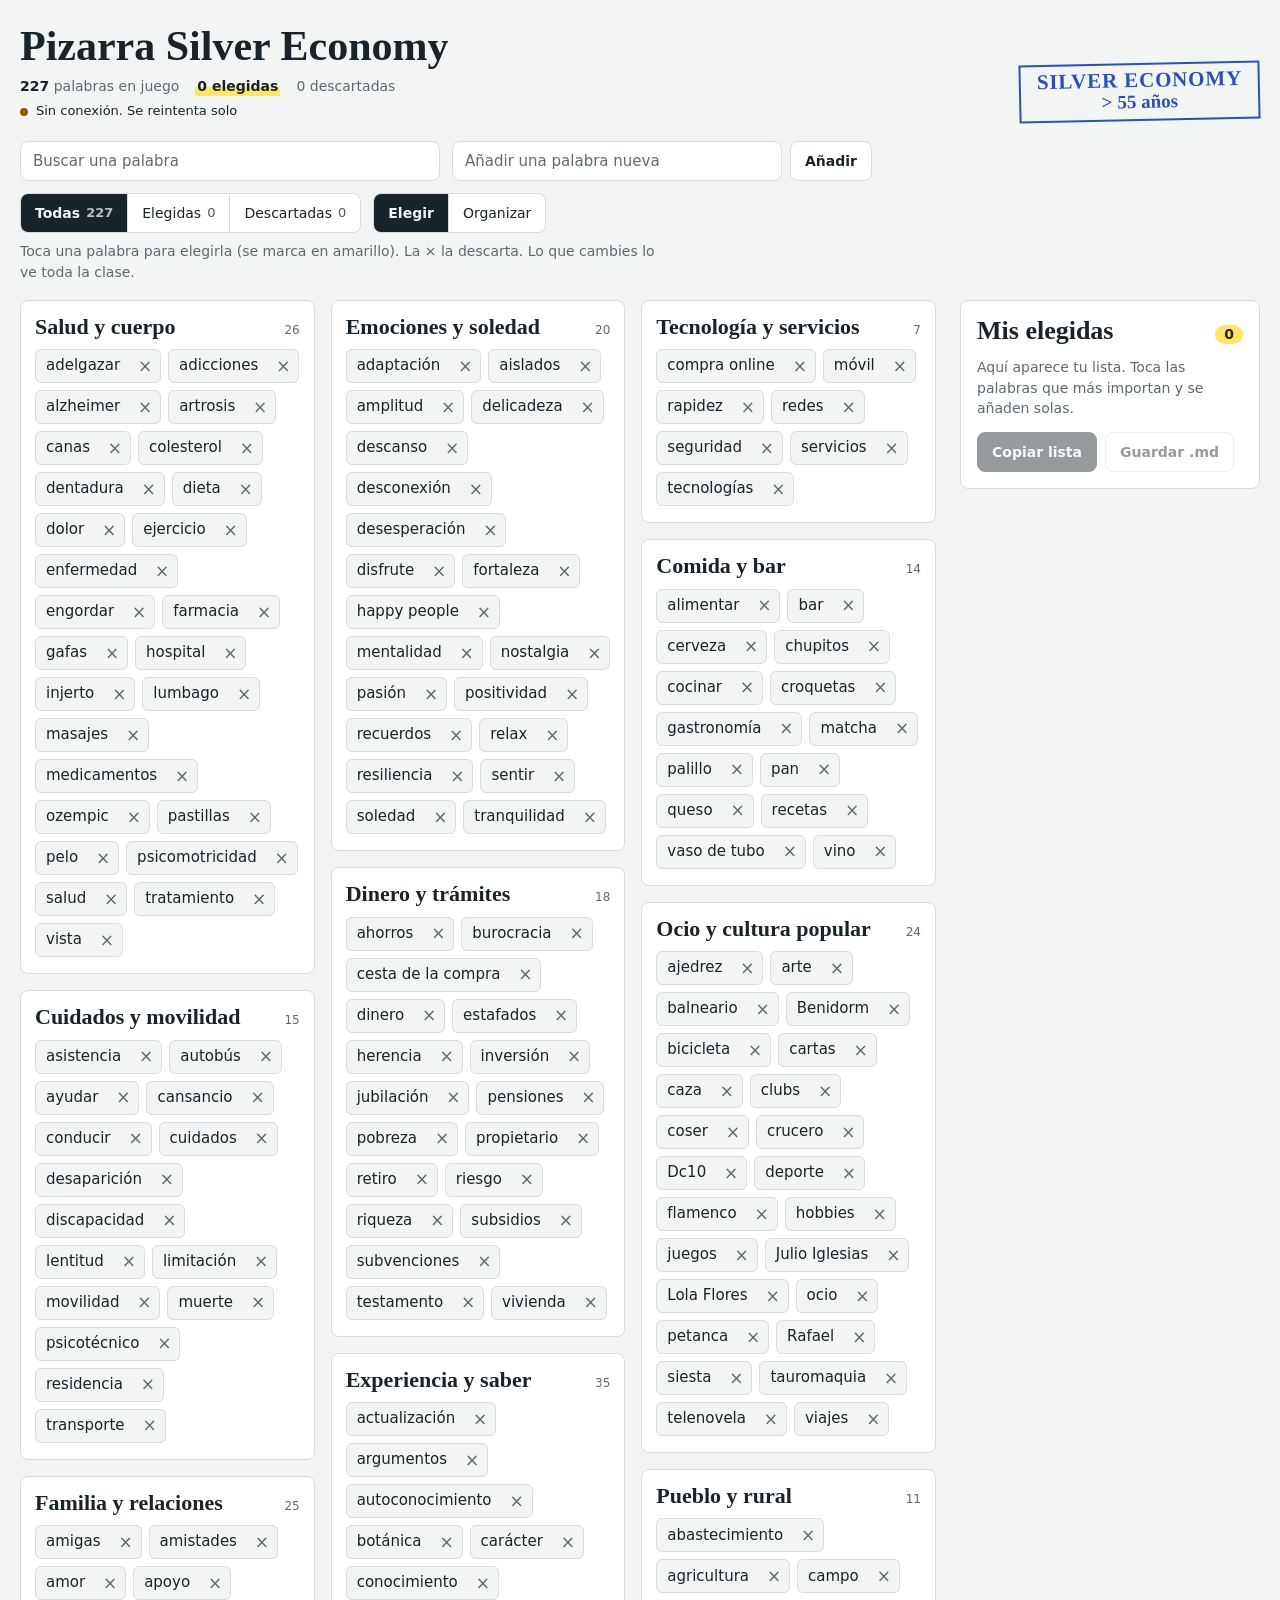
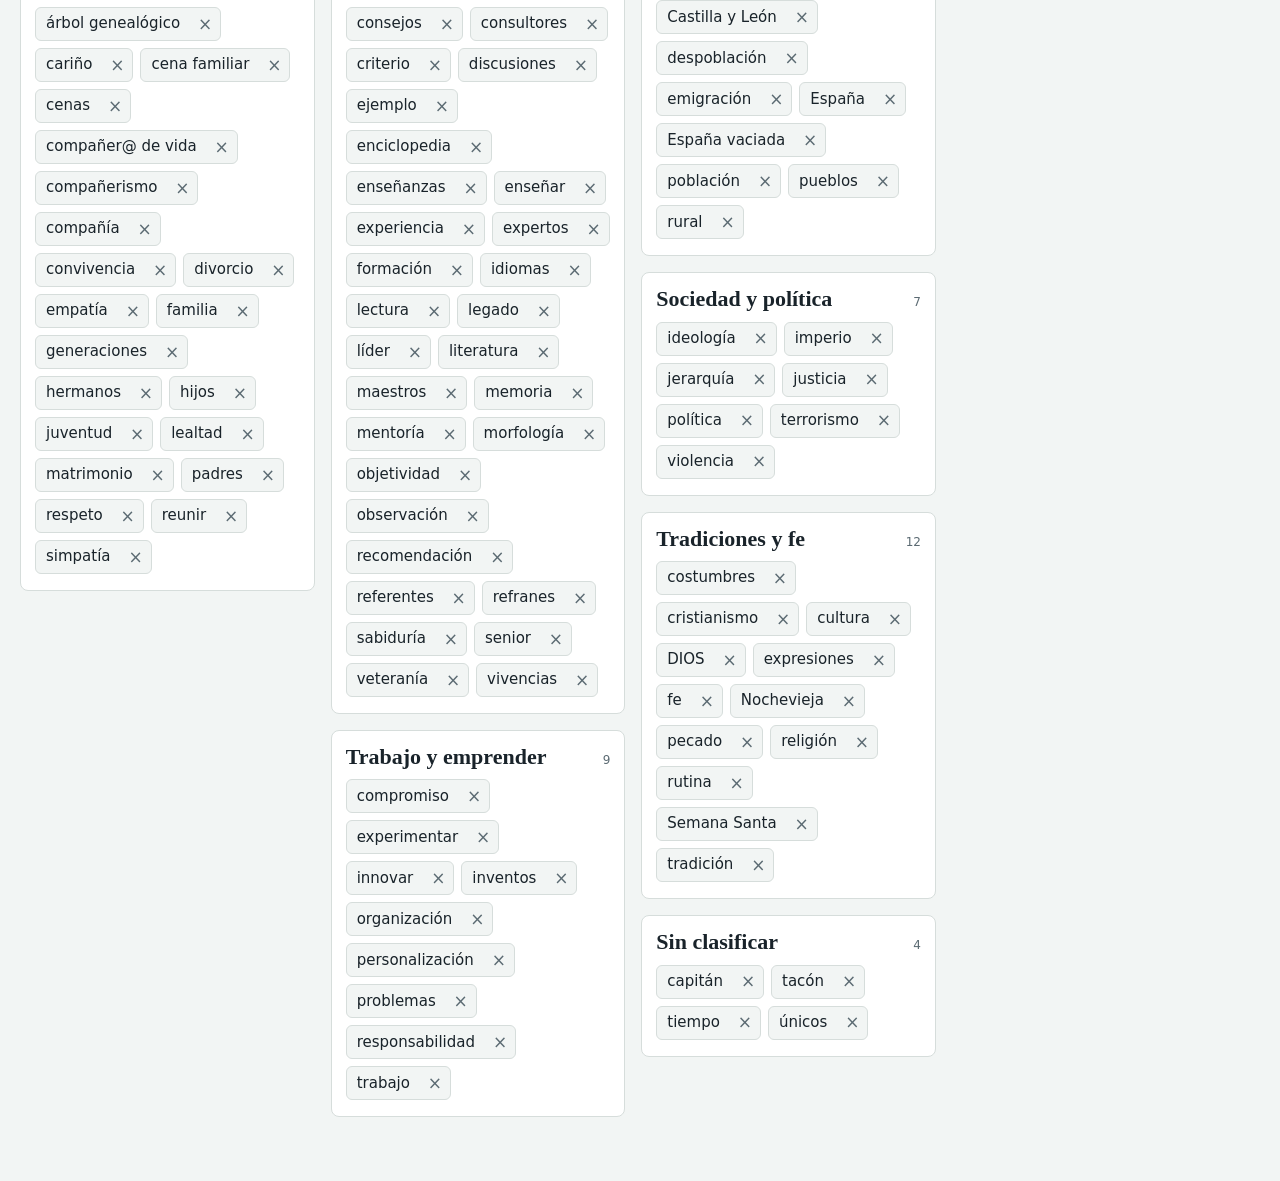
==== commit bfffacf4: "La pizarra Silver Economy se comparte entre todos Los cambios (elegir, descartar, mover, añadir) se " ====
--- a/silver-economy/index.html
+++ b/silver-economy/index.html
@@ -20,6 +20,8 @@
   --hl-ink: #2A2300;
   --frame: #2D50B8;
   --danger: #B3261E;
+  --ok: #1E7B4F;
+  --warn: #9A5B00;
   --font-display: "Segoe Print", "Bradley Hand", "Marker Felt", "Chalkboard SE", "Comic Sans MS", cursive;
   --font-body: system-ui, -apple-system, "Segoe UI", Roboto, "Helvetica Neue", Arial, sans-serif;
   color-scheme: light;
@@ -28,7 +30,7 @@
   :root {
     --bg: #12171B; --surface: #1A2127; --chip: #232B32; --line: #2F3A42;
     --fg: #E9EEF0; --muted: #9AA8B0; --hl: #F1D54A; --hl-line: #C9AE28; --hl-ink: #241E00;
-    --frame: #7F9AF2; --danger: #F28B82;
+    --frame: #7F9AF2; --danger: #F28B82; --ok: #5CC48A; --warn: #F0B14A;
     color-scheme: dark;
   }
 }
@@ -52,6 +54,11 @@
 .stats { display: flex; flex-wrap: wrap; gap: 4px 16px; color: var(--muted); font-size: 14px; font-variant-numeric: tabular-nums; }
 .stats b { color: var(--fg); font-weight: 600; }
 .stats .hl-n { background: linear-gradient(transparent 55%, var(--hl) 55%); color: var(--fg); font-weight: 600; padding: 0 2px; }
+.sync { margin-top: 6px; display: flex; align-items: center; gap: 8px; color: var(--muted); font-size: 13px; }
+.sync::before { content: ""; width: 8px; height: 8px; border-radius: 50%; background: var(--muted); flex: none; }
+.sync.ok::before { background: var(--ok); }
+.sync.warn { color: var(--fg); }
+.sync.warn::before { background: var(--warn); }
 .frame { border: 2px solid var(--frame); color: var(--frame); font-family: var(--font-display); font-weight: 700; padding: 4px 16px 6px; text-align: center; line-height: 1.1; transform: rotate(-1.2deg); }
 .frame span { display: block; font-size: 21px; letter-spacing: .04em; }
 .frame small { display: block; font-size: 19px; }
@@ -111,8 +118,6 @@
 .sel-group li button:hover { color: var(--danger); }
 .picked .none { color: var(--muted); font-size: 14px; margin: 0 0 12px; }
 .picked .actions { display: flex; flex-wrap: wrap; gap: 8px; margin-top: 14px; }
-.picked .foot { margin-top: 14px; padding-top: 12px; border-top: 1px solid var(--line); color: var(--muted); font-size: 13px; }
-.picked .foot p { margin: 0 0 6px; }
 .picked textarea { width: 100%; height: 140px; margin-top: 10px; padding: 8px; background: var(--chip); border: 1px solid var(--line); border-radius: 6px; font-size: 13px; resize: vertical; }
 
 .sheet { position: fixed; inset: 0; z-index: 20; display: grid; place-items: center; padding: 16px; background: rgba(8, 12, 14, .5); }
@@ -136,6 +141,7 @@
     <div>
       <h1>Pizarra Silver Economy</h1>
       <div class="stats" id="stats" aria-live="polite"></div>
+      <div class="sync" id="sync" aria-live="polite">Conectando con la clase…</div>
     </div>
     <div class="frame" aria-hidden="true"><span>SILVER ECONOMY</span><small>&gt; 55 años</small></div>
   </header>
@@ -187,7 +193,6 @@
   "use strict";
   /* Palabras de la pizarra: id -> [palabra, grupo]. El grupo vacío es "Sin clasificar". */
   var BASE = {"w001":["dentadura","Salud y cuerpo"],"w002":["gafas","Salud y cuerpo"],"w003":["vista","Salud y cuerpo"],"w004":["adelgazar","Salud y cuerpo"],"w005":["masajes","Salud y cuerpo"],"w006":["colesterol","Salud y cuerpo"],"w007":["medicamentos","Salud y cuerpo"],"w008":["pastillas","Salud y cuerpo"],"w009":["alzheimer","Salud y cuerpo"],"w010":["psicomotricidad","Salud y cuerpo"],"w011":["hospital","Salud y cuerpo"],"w012":["adicciones","Salud y cuerpo"],"w013":["farmacia","Salud y cuerpo"],"w014":["ozempic","Salud y cuerpo"],"w015":["dolor","Salud y cuerpo"],"w016":["lumbago","Salud y cuerpo"],"w017":["artrosis","Salud y cuerpo"],"w018":["enfermedad","Salud y cuerpo"],"w019":["tratamiento","Salud y cuerpo"],"w020":["dieta","Salud y cuerpo"],"w021":["ejercicio","Salud y cuerpo"],"w022":["engordar","Salud y cuerpo"],"w023":["salud","Salud y cuerpo"],"w024":["pelo","Salud y cuerpo"],"w025":["canas","Salud y cuerpo"],"w026":["injerto","Salud y cuerpo"],"w027":["cuidados","Cuidados y movilidad"],"w028":["asistencia","Cuidados y movilidad"],"w029":["residencia","Cuidados y movilidad"],"w030":["discapacidad","Cuidados y movilidad"],"w031":["conducir","Cuidados y movilidad"],"w032":["desaparición","Cuidados y movilidad"],"w033":["cansancio","Cuidados y movilidad"],"w034":["limitación","Cuidados y movilidad"],"w035":["lentitud","Cuidados y movilidad"],"w036":["muerte","Cuidados y movilidad"],"w037":["movilidad","Cuidados y movilidad"],"w038":["psicotécnico","Cuidados y movilidad"],"w039":["transporte","Cuidados y movilidad"],"w040":["autobús","Cuidados y movilidad"],"w041":["ayudar","Cuidados y movilidad"],"w042":["familia","Familia y relaciones"],"w043":["hijos","Familia y relaciones"],"w044":["hermanos","Familia y relaciones"],"w045":["padres","Familia y relaciones"],"w046":["matrimonio","Familia y relaciones"],"w047":["divorcio","Familia y relaciones"],"w048":["amor","Familia y relaciones"],"w049":["cariño","Familia y relaciones"],"w050":["amistades","Familia y relaciones"],"w051":["compañía","Familia y relaciones"],"w052":["compañerismo","Familia y relaciones"],"w053":["cena familiar","Familia y relaciones"],"w054":["árbol genealógico","Familia y relaciones"],"w055":["cenas","Familia y relaciones"],"w056":["juventud","Familia y relaciones"],"w057":["respeto","Familia y relaciones"],"w058":["lealtad","Familia y relaciones"],"w059":["empatía","Familia y relaciones"],"w060":["amigas","Familia y relaciones"],"w061":["convivencia","Familia y relaciones"],"w062":["generaciones","Familia y relaciones"],"w063":["apoyo","Familia y relaciones"],"w064":["simpatía","Familia y relaciones"],"w065":["reunir","Familia y relaciones"],"w066":["compañer@ de vida","Familia y relaciones"],"w067":["sentir","Emociones y soledad"],"w068":["delicadeza","Emociones y soledad"],"w069":["tranquilidad","Emociones y soledad"],"w070":["pasión","Emociones y soledad"],"w071":["disfrute","Emociones y soledad"],"w072":["descanso","Emociones y soledad"],"w073":["adaptación","Emociones y soledad"],"w074":["desesperación","Emociones y soledad"],"w075":["recuerdos","Emociones y soledad"],"w076":["mentalidad","Emociones y soledad"],"w077":["fortaleza","Emociones y soledad"],"w078":["happy people","Emociones y soledad"],"w079":["soledad","Emociones y soledad"],"w080":["aislados","Emociones y soledad"],"w081":["nostalgia","Emociones y soledad"],"w082":["desconexión","Emociones y soledad"],"w083":["relax","Emociones y soledad"],"w084":["positividad","Emociones y soledad"],"w085":["resiliencia","Emociones y soledad"],"w086":["amplitud","Emociones y soledad"],"w087":["pensiones","Dinero y trámites"],"w088":["subsidios","Dinero y trámites"],"w089":["pobreza","Dinero y trámites"],"w090":["burocracia","Dinero y trámites"],"w091":["propietario","Dinero y trámites"],"w092":["vivienda","Dinero y trámites"],"w093":["jubilación","Dinero y trámites"],"w094":["testamento","Dinero y trámites"],"w095":["cesta de la compra","Dinero y trámites"],"w096":["ahorros","Dinero y trámites"],"w097":["inversión","Dinero y trámites"],"w098":["subvenciones","Dinero y trámites"],"w099":["dinero","Dinero y trámites"],"w100":["riqueza","Dinero y trámites"],"w101":["estafados","Dinero y trámites"],"w102":["retiro","Dinero y trámites"],"w103":["riesgo","Dinero y trámites"],"w104":["herencia","Dinero y trámites"],"w105":["experiencia","Experiencia y saber"],"w106":["conocimiento","Experiencia y saber"],"w107":["sabiduría","Experiencia y saber"],"w108":["mentoría","Experiencia y saber"],"w109":["maestros","Experiencia y saber"],"w110":["enseñanzas","Experiencia y saber"],"w111":["enseñar","Experiencia y saber"],"w112":["consejos","Experiencia y saber"],"w113":["observación","Experiencia y saber"],"w114":["actualización","Experiencia y saber"],"w115":["idiomas","Experiencia y saber"],"w116":["lectura","Experiencia y saber"],"w117":["referentes","Experiencia y saber"],"w118":["expertos","Experiencia y saber"],"w119":["consultores","Experiencia y saber"],"w120":["líder","Experiencia y saber"],"w121":["formación","Experiencia y saber"],"w122":["memoria","Experiencia y saber"],"w123":["enciclopedia","Experiencia y saber"],"w124":["literatura","Experiencia y saber"],"w125":["refranes","Experiencia y saber"],"w126":["recomendación","Experiencia y saber"],"w127":["ejemplo","Experiencia y saber"],"w128":["veteranía","Experiencia y saber"],"w129":["criterio","Experiencia y saber"],"w130":["objetividad","Experiencia y saber"],"w131":["argumentos","Experiencia y saber"],"w132":["discusiones","Experiencia y saber"],"w133":["botánica","Experiencia y saber"],"w134":["morfología","Experiencia y saber"],"w135":["autoconocimiento","Experiencia y saber"],"w136":["senior","Experiencia y saber"],"w137":["legado","Experiencia y saber"],"w138":["vivencias","Experiencia y saber"],"w139":["carácter","Experiencia y saber"],"w140":["personalización","Trabajo y emprender"],"w141":["trabajo","Trabajo y emprender"],"w142":["compromiso","Trabajo y emprender"],"w143":["responsabilidad","Trabajo y emprender"],"w144":["organización","Trabajo y emprender"],"w145":["innovar","Trabajo y emprender"],"w146":["inventos","Trabajo y emprender"],"w147":["experimentar","Trabajo y emprender"],"w148":["problemas","Trabajo y emprender"],"w149":["tecnologías","Tecnología y servicios"],"w150":["compra online","Tecnología y servicios"],"w151":["servicios","Tecnología y servicios"],"w152":["rapidez","Tecnología y servicios"],"w153":["móvil","Tecnología y servicios"],"w154":["redes","Tecnología y servicios"],"w155":["seguridad","Tecnología y servicios"],"w156":["cerveza","Comida y bar"],"w157":["chupitos","Comida y bar"],"w158":["palillo","Comida y bar"],"w159":["queso","Comida y bar"],"w160":["matcha","Comida y bar"],"w161":["croquetas","Comida y bar"],"w162":["vino","Comida y bar"],"w163":["cocinar","Comida y bar"],"w164":["gastronomía","Comida y bar"],"w165":["vaso de tubo","Comida y bar"],"w166":["recetas","Comida y bar"],"w167":["pan","Comida y bar"],"w168":["alimentar","Comida y bar"],"w169":["bar","Comida y bar"],"w170":["Julio Iglesias","Ocio y cultura popular"],"w171":["Rafael","Ocio y cultura popular"],"w172":["crucero","Ocio y cultura popular"],"w173":["clubs","Ocio y cultura popular"],"w174":["ajedrez","Ocio y cultura popular"],"w175":["juegos","Ocio y cultura popular"],"w176":["bicicleta","Ocio y cultura popular"],"w177":["hobbies","Ocio y cultura popular"],"w178":["ocio","Ocio y cultura popular"],"w179":["Benidorm","Ocio y cultura popular"],"w180":["Dc10","Ocio y cultura popular"],"w181":["deporte","Ocio y cultura popular"],"w182":["tauromaquia","Ocio y cultura popular"],"w183":["flamenco","Ocio y cultura popular"],"w184":["Lola Flores","Ocio y cultura popular"],"w185":["telenovela","Ocio y cultura popular"],"w186":["siesta","Ocio y cultura popular"],"w187":["viajes","Ocio y cultura popular"],"w188":["petanca","Ocio y cultura popular"],"w189":["caza","Ocio y cultura popular"],"w190":["coser","Ocio y cultura popular"],"w191":["cartas","Ocio y cultura popular"],"w192":["arte","Ocio y cultura popular"],"w193":["balneario","Ocio y cultura popular"],"w194":["agricultura","Pueblo y rural"],"w195":["pueblos","Pueblo y rural"],"w196":["campo","Pueblo y rural"],"w197":["rural","Pueblo y rural"],"w198":["España","Pueblo y rural"],"w199":["España vaciada","Pueblo y rural"],"w200":["despoblación","Pueblo y rural"],"w201":["emigración","Pueblo y rural"],"w202":["población","Pueblo y rural"],"w203":["Castilla y León","Pueblo y rural"],"w204":["abastecimiento","Pueblo y rural"],"w205":["política","Sociedad y política"],"w206":["justicia","Sociedad y política"],"w207":["ideología","Sociedad y política"],"w208":["terrorismo","Sociedad y política"],"w209":["jerarquía","Sociedad y política"],"w210":["violencia","Sociedad y política"],"w211":["imperio","Sociedad y política"],"w212":["DIOS","Tradiciones y fe"],"w213":["tradición","Tradiciones y fe"],"w214":["costumbres","Tradiciones y fe"],"w215":["cultura","Tradiciones y fe"],"w216":["Semana Santa","Tradiciones y fe"],"w217":["rutina","Tradiciones y fe"],"w218":["expresiones","Tradiciones y fe"],"w219":["Nochevieja","Tradiciones y fe"],"w220":["fe","Tradiciones y fe"],"w221":["religión","Tradiciones y fe"],"w222":["cristianismo","Tradiciones y fe"],"w223":["pecado","Tradiciones y fe"],"w224":["capitán",""],"w225":["tiempo",""],"w226":["tacón",""],"w227":["únicos",""]};
-  var KEY = "fag2bach-silver-economy-v1";
   var GROUP_ORDER = ["Salud y cuerpo", "Cuidados y movilidad", "Familia y relaciones", "Emociones y soledad", "Dinero y trámites", "Experiencia y saber", "Trabajo y emprender", "Tecnología y servicios", "Comida y bar", "Ocio y cultura popular", "Pueblo y rural", "Sociedad y política", "Tradiciones y fe"];
   var NONE = "Sin clasificar";
 
@@ -196,29 +201,38 @@
   var norm = function (s) { return String(s).normalize("NFD").replace(/[̀-ͯ]/g, "").toLowerCase().trim(); };
   var gname = function (g) { return g || NONE; };
 
-  /* Lo que cambia la persona (estado, grupo, texto, palabras nuevas) se guarda en este navegador. */
-  var saved = { w: {}, ui: {} }, canStore = true, warned = false;
-  try { var raw = localStorage.getItem(KEY); if (raw) saved = JSON.parse(raw) || saved; } catch (e) { canStore = false; }
-  saved.w = saved.w || {}; saved.ui = saved.ui || {};
-  function persist() {
-    try { localStorage.setItem(KEY, JSON.stringify(saved)); }
-    catch (e) { canStore = false; if (!warned) { warned = true; toast("Este navegador no permite guardar. Copia o descarga tu lista antes de cerrar."); } }
-  }
-
-  var ui = { view: saved.ui.view || "todas", mode: saved.ui.mode || "elegir", q: "", confirmReset: false };
+  /* La pizarra es compartida: el estado vive en un servidor (Cloudflare Worker + D1) y lo ve toda la clase.
+     En el navegador solo se guarda la vista elegida y los cambios que aún no se han podido enviar. */
+  var API = "https://silver-economy.beltranfersan.workers.dev/api";
+  var KEY_UI = "fag2bach-silver-economy-v1";
+  var KEY_PEND = "fag2bach-silver-economy-pendiente";
+  var saved = { ui: {} }, oldChanges = null;
+  try {
+    var raw = localStorage.getItem(KEY_UI), parsed = raw ? JSON.parse(raw) : null;
+    if (parsed) { saved.ui = parsed.ui || {}; if (parsed.w && Object.keys(parsed.w).length) oldChanges = parsed.w; }
+  } catch (e) {}
+  var ui = { view: saved.ui.view || "todas", mode: saved.ui.mode || "elegir", q: "" };
   var editingId = null, toastTimer = null, downloadUrl = null;
+  function saveUi() { try { localStorage.setItem(KEY_UI, JSON.stringify({ ui: { view: ui.view, mode: ui.mode } })); } catch (e) {} }
+
+  var server = {}, pending = {}, inflight = {}, maxT = 0, loadedOnce = false, online = null;
+  Object.keys(BASE).forEach(function (id) { server[id] = { texto: BASE[id][0], grupo: BASE[id][1], estado: "" }; });
+  try { pending = JSON.parse(localStorage.getItem(KEY_PEND) || "{}") || {}; } catch (e) { pending = {}; }
+  if (oldChanges) { for (var oid in oldChanges) pending[oid] = Object.assign({}, oldChanges[oid], pending[oid]); }
+  function persistPending() { try { localStorage.setItem(KEY_PEND, JSON.stringify(pending)); } catch (e) {} }
+  if (oldChanges) { persistPending(); saveUi(); }
 
   function words() {
     var out = {}, id;
-    for (id in BASE) out[id] = { texto: BASE[id][0], grupo: BASE[id][1], estado: "" };
-    for (id in saved.w) out[id] = Object.assign({}, out[id], saved.w[id]);
+    [server, inflight, pending].forEach(function (layer) { for (id in layer) out[id] = Object.assign({}, out[id], layer[id]); });
+    for (id in out) if (typeof out[id].texto !== "string") delete out[id];
     return out;
   }
   function list() { var w = words(); return Object.keys(w).map(function (id) { return Object.assign({ id: id }, w[id]); }); }
 
   function apply(changes) {
-    for (var id in changes) saved.w[id] = Object.assign(saved.w[id] || {}, changes[id]);
-    persist(); render();
+    for (var id in changes) pending[id] = Object.assign(pending[id] || {}, changes[id]);
+    persistPending(); render(); touch(); scheduleFlush(300);
   }
   function patch(changes, message) {
     var cur = words(), prev = {};
@@ -226,7 +240,69 @@
     apply(changes);
     if (message) toast(message, function () { apply(prev); hideToast(); });
   }
-  function saveUi() { saved.ui = { view: ui.view, mode: ui.mode }; persist(); }
+
+  /* envío: se agrupan los cambios y, si falla la red, se reintenta con espera creciente */
+  var flushing = false, flushTimer = null, retryMs = 3000;
+  function scheduleFlush(ms) { clearTimeout(flushTimer); flushTimer = setTimeout(flush, ms); }
+  async function flush() {
+    if (flushing || !Object.keys(pending).length) return;
+    flushing = true;
+    var ids = Object.keys(pending).slice(0, 50);
+    ids.forEach(function (id) { inflight[id] = pending[id]; delete pending[id]; });
+    var ok = false;
+    try {
+      var r = await fetch(API + "/cambios", { method: "POST", headers: { "content-type": "application/json" }, body: JSON.stringify({ cambios: inflight }) });
+      if (r.status === 400 || r.status === 409 || r.status === 413) { inflight = {}; toast("El servidor no aceptó ese cambio."); ok = true; }
+      else if (!r.ok) throw new Error("http " + r.status);
+      else { for (var id in inflight) server[id] = Object.assign({}, server[id], inflight[id]); inflight = {}; ok = true; }
+      retryMs = 3000; setOnline(true);
+    } catch (e) {
+      for (var j in inflight) pending[j] = Object.assign({}, inflight[j], pending[j]);
+      inflight = {}; setOnline(false); scheduleFlush(retryMs); retryMs = Math.min(retryMs * 2, 30000);
+    }
+    flushing = false; persistPending(); render();
+    if (ok && Object.keys(pending).length) scheduleFlush(300);
+  }
+
+  /* lectura: cada pocos segundos mientras haya actividad; se duerme sola si nadie toca nada */
+  var pollTimer = null, pollMs = 6000, lastActivity = Date.now(), sleeping = false;
+  function touch() {
+    lastActivity = Date.now(); pollMs = Math.min(pollMs, 6000);
+    if (sleeping) { sleeping = false; poll(); }
+  }
+  async function poll() {
+    clearTimeout(pollTimer);
+    if (document.hidden) return;
+    if (Date.now() - lastActivity > 5 * 60 * 1000) { sleeping = true; return; }
+    try {
+      var r = await fetch(API + "/estado?desde=" + (loadedOnce ? Math.max(1, maxT - 5000) : 0));
+      if (!r.ok) throw new Error("http " + r.status);
+      var d = await r.json(), changed = !loadedOnce;
+      d.filas.forEach(function (f) {
+        if (f.t > maxT) maxT = f.t;
+        var cur = server[f.id];
+        if (!cur || cur.texto !== f.texto || cur.grupo !== f.grupo || cur.estado !== f.estado) { server[f.id] = { texto: f.texto, grupo: f.grupo, estado: f.estado }; changed = true; }
+      });
+      loadedOnce = true; setOnline(true);
+      if (changed) { render(); pollMs = 6000; } else pollMs = Math.min(Math.round(pollMs * 1.5), 30000);
+    } catch (e) { setOnline(false); pollMs = Math.min(pollMs * 2, 30000); }
+    pollTimer = setTimeout(poll, pollMs);
+  }
+  function setOnline(v) { if (online !== v) { online = v; renderSync(); } }
+  function renderSync() {
+    var el = $("#sync"), n = Object.keys(pending).length + Object.keys(inflight).length;
+    el.className = "sync " + (online === false ? "warn" : online ? "ok" : "");
+    el.textContent = online === null ? "Conectando con la clase…"
+      : online === false ? "Sin conexión" + (n ? ": " + n + (n === 1 ? " cambio espera" : " cambios esperan") + " para enviarse" : ". Se reintenta solo")
+      : "Compartida con toda la clase. Se actualiza sola.";
+  }
+  function arranque() {
+    ["pointerdown", "keydown", "input"].forEach(function (ev) { document.addEventListener(ev, touch, { passive: true }); });
+    document.addEventListener("visibilitychange", function () { if (!document.hidden) { sleeping = false; lastActivity = Date.now(); poll(); } });
+    window.addEventListener("online", function () { scheduleFlush(200); poll(); });
+    poll();
+    if (Object.keys(pending).length) scheduleFlush(600);
+  }
 
   function visible(w) {
     var s = w.estado || "";
@@ -260,9 +336,10 @@
     $("#hint").textContent = ui.view === "descartadas"
       ? "Estas palabras están fuera del juego. Toca una para devolverla."
       : ui.mode === "elegir"
-        ? "Toca una palabra para elegirla (se marca en amarillo). La × la descarta. Tus cambios se guardan en este navegador."
+        ? "Toca una palabra para elegirla (se marca en amarillo). La × la descarta. Lo que cambies lo ve toda la clase."
         : "Toca una palabra para editarla o cambiarla de grupo. En ordenador también puedes arrastrarla a otro grupo.";
 
+    renderSync();
     renderBoard(all);
     renderPicked(all);
     if (keep) { var el = document.querySelector("[data-act=\"" + keep.act + "\"][data-id=\"" + keep.id + "\"]"); if (el) el.focus(); }
@@ -306,14 +383,10 @@
       }).join("") + "</ul></div>";
     }).join("") : "<p class=\"none\">Aquí aparece tu lista. Toca las palabras que más importan y se añaden solas.</p>";
     var fb = el.querySelector("textarea"), keepFb = fb && !fb.hidden;
-    var reset = ui.confirmReset
-      ? "<p>Se pierden tus elecciones y cambios.</p><div class=\"row\"><button class=\"btn\" type=\"button\" data-act=\"reset-yes\">Sí, restablecer</button><button class=\"btn link\" type=\"button\" data-act=\"reset-no\">Cancelar</button></div>"
-      : "<button class=\"btn link\" type=\"button\" data-act=\"reset\">Restablecer la pizarra</button>";
     el.innerHTML = "<h2>Mis elegidas <span class=\"n\">" + p.n + "</span></h2>" + body +
       "<div class=\"actions\"><button class=\"btn primary\" type=\"button\" data-act=\"copy\"" + (p.n ? "" : " disabled") + ">Copiar lista</button>" +
       "<button class=\"btn\" type=\"button\" data-act=\"save\"" + (p.n ? "" : " disabled") + ">Guardar .md</button></div>" +
-      "<textarea id=\"copy-fallback\" readonly hidden aria-label=\"Lista para copiar\"></textarea>" +
-      "<div class=\"foot\">" + reset + "</div>";
+      "<textarea id=\"copy-fallback\" readonly hidden aria-label=\"Lista para copiar\"></textarea>";
     if (keepFb) { var t = el.querySelector("textarea"); t.hidden = false; t.value = p.md; }
   }
 
@@ -370,9 +443,6 @@
       case "edit": openSheet(id); break;
       case "copy": copyList(); break;
       case "save": saveList(); break;
-      case "reset": ui.confirmReset = true; render(); break;
-      case "reset-no": ui.confirmReset = false; render(); break;
-      case "reset-yes": ui.confirmReset = false; saved.w = {}; persist(); render(); toast("Pizarra restablecida"); break;
     }
   });
 
@@ -413,6 +483,7 @@
   });
 
   render();
+  arranque();
 })();
 </script>
 </body>
